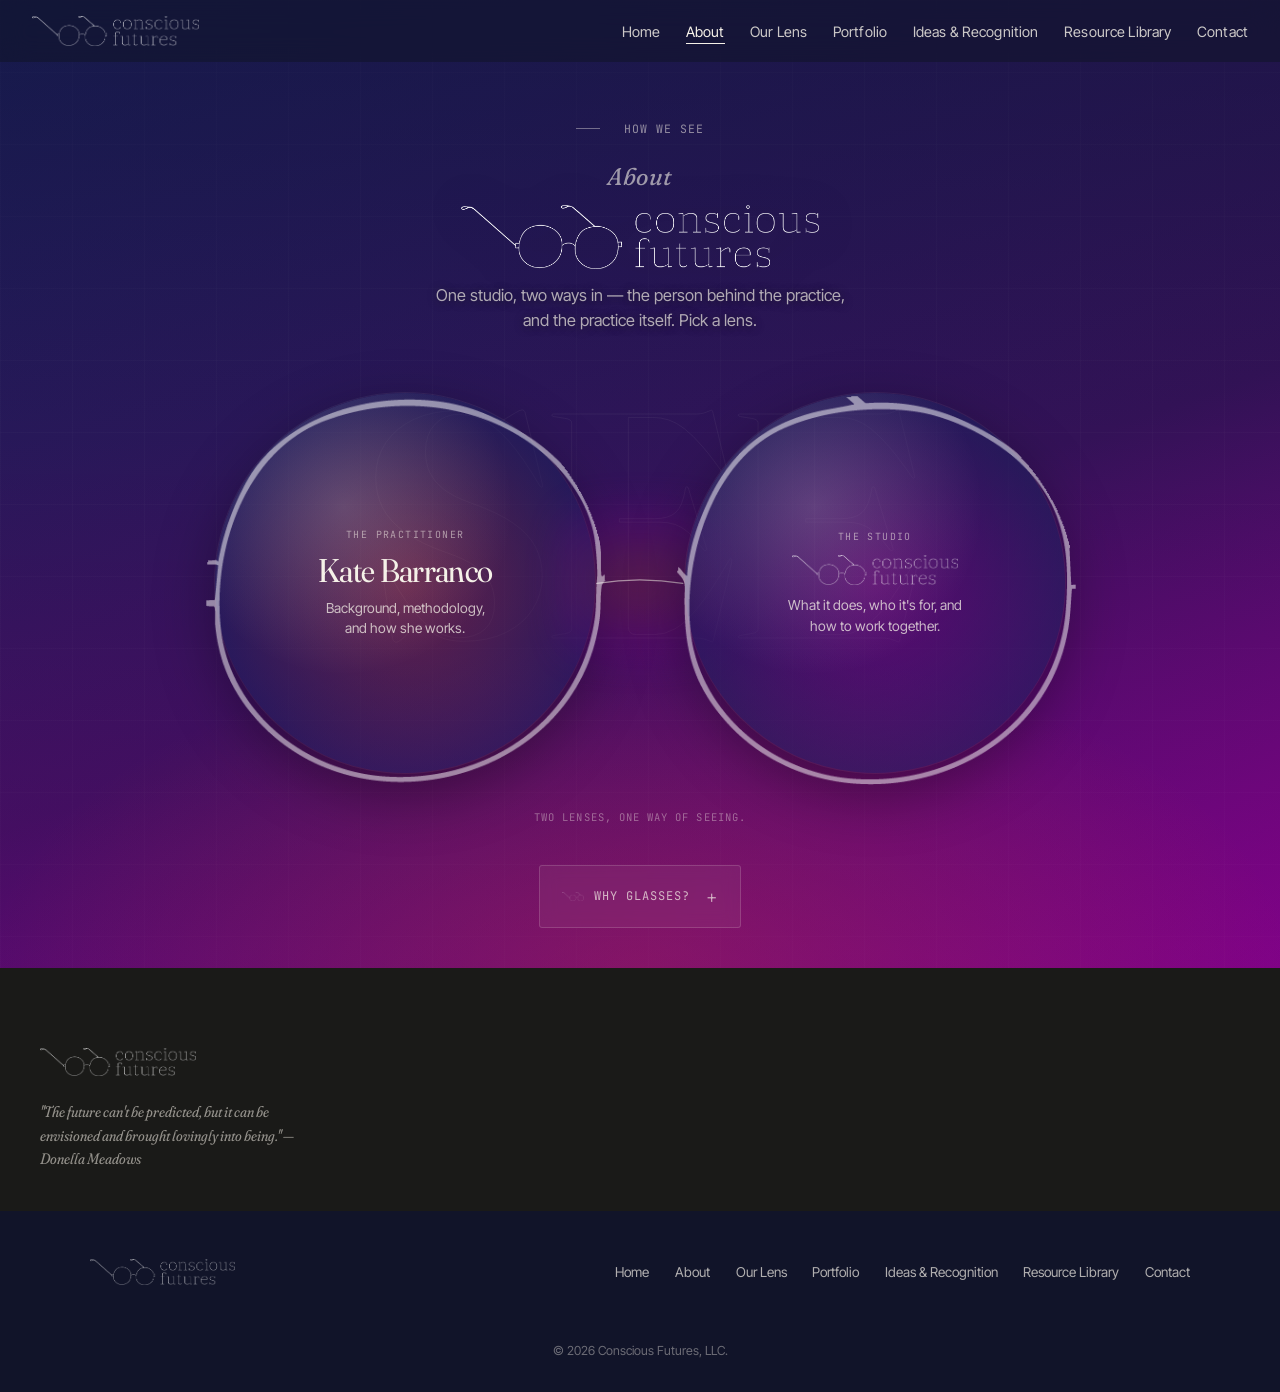
==== about/index.html @ f9737269 "Consolidate Home, About, Our Lens, Portfolio, Ideas, Resources, and Contact into one repo Phase 1: b" ====
<!DOCTYPE html>
<html lang="en">
<head>
  <meta charset="UTF-8">
  <meta name="viewport" content="width=device-width, initial-scale=1.0">
  <title>About — Conscious Futures Studio</title>
  <meta name="description" content="Two lenses, one way of seeing: the practitioner behind Conscious Futures, and the studio itself.">
  <meta property="og:title" content="About — Conscious Futures Studio">
  <meta property="og:description" content="Two lenses, one way of seeing.">
  <meta property="og:type" content="website">
  <link rel="preconnect" href="https://fonts.googleapis.com">
  <link rel="preconnect" href="https://fonts.gstatic.com" crossorigin>
  <link href="https://fonts.googleapis.com/css2?family=Fraunces:ital,opsz,wght,SOFT,WONK@0,9..144,300..900,0..100,0..1;1,9..144,300..900,0..100,0..1&family=Inter+Tight:wght@300;400;500;600&family=JetBrains+Mono:wght@400;500&display=swap" rel="stylesheet">
  <link rel="icon" type="image/png" href="assets/images/logos/favicon.png">
  <link rel="stylesheet" href="assets/css/main.css">
  <link rel="stylesheet" href="../shared/nav.css">
  <link rel="stylesheet" href="../shared/footer.css">
  <!-- ANALYTICS PLACEHOLDER: Insert Cloudflare Web Analytics or Plausible <script> snippet here once a provider is chosen. -->
  <style>
    /* ---- ABOUT HUB — brand-accent tokens (layered on top of main.css cream/ink system) ---- */
    :root{
      --orange: #E75213;
      --navy:   #1A1F5B;
      --purple: #800287;
    }
    @media (prefers-reduced-motion: reduce){
      *, *::before, *::after{ animation-duration:.01ms !important; transition-duration:.01ms !important; }
    }

    body.hub-body{ background:var(--navy); }

    /* ---- HUB SECTION ---- */
    .hub{
      position:relative;
      min-height:100vh;
      display:flex;
      flex-direction:column;
      overflow:hidden;
      background:linear-gradient(160deg, var(--navy) 0%, #331257 58%, var(--purple) 100%);
      color:var(--bg);
    }
    /* Soft navy/purple depth + a warm glow at the horizon — no flat black */
    .hub::after{
      content:'';
      position:absolute; inset:0; z-index:0; pointer-events:none;
      background:
        linear-gradient(to bottom, rgba(15,17,48,.4) 0%, transparent 45%, rgba(128,2,135,.3) 100%),
        radial-gradient(ellipse 75% 50% at 50% 100%, rgba(231,82,19,.28) 0%, transparent 68%);
    }
    .hub-grid{
      position:absolute; inset:0; z-index:0; pointer-events:none;
      background-image:
        linear-gradient(rgba(245,241,232,.02) 1px, transparent 1px),
        linear-gradient(90deg, rgba(245,241,232,.02) 1px, transparent 1px);
      background-size:72px 72px;
    }
    .hub-ghost{
      position:absolute; left:50%; top:54%; transform:translate(-50%,-50%);
      font-family:'Fraunces', serif; font-size:clamp(9rem,30vw,20rem); font-weight:700; line-height:1;
      color:transparent; -webkit-text-stroke:1px rgba(245,241,232,.05);
      pointer-events:none; user-select:none; z-index:0; letter-spacing:-.03em;
      font-variation-settings:"opsz" 144,"SOFT" 0;
    }

    .hub-inner{
      position:relative; z-index:1;
      flex:1;
      display:flex; flex-direction:column; align-items:center; justify-content:center;
      padding: calc(var(--nav-h) + 3rem) var(--pad-x) 2.5rem;
      text-align:center;
    }
    .hub-eyebrow{
      color:rgba(245,241,232,.55);
      justify-content:center;
      margin-bottom:1.25rem;
    }
    .hub-eyebrow::before{ background:rgba(245,241,232,.4); }

    .hub-h1{
      display:flex; flex-direction:column; align-items:center; gap:.6rem;
      margin-bottom:.85rem;
    }
    .hub-h1-lead{
      font-family:'Fraunces', serif;
      font-size:clamp(1.1rem, 2vw, 1.5rem);
      font-weight:400; font-style:italic;
      letter-spacing:.02em;
      font-variation-settings:"opsz" 40,"SOFT" 60,"WONK" 1;
      color:rgba(245,241,232,.6);
    }
    .hub-h1-logo{
      width:clamp(240px, 28vw, 380px); height:auto;
      filter:drop-shadow(0 2px 20px rgba(26,26,24,.55));
    }
    .hub-sub{
      font-size:1.02rem;
      color:rgba(245,241,232,.68);
      max-width:46ch;
      margin: 0 auto 3.75rem;
      text-shadow:0 1px 8px rgba(26,26,24,.6);
    }

    /* ---- LENS ROW ---- */
    .lens-row{
      position:relative; z-index:1;
      display:flex;
      align-items:center;
      justify-content:center;
    }

    .lens-wrap{
      position:relative;
      width:clamp(220px, 30vw, 380px);
      height:clamp(220px, 30vw, 380px);
      flex-shrink:0;
    }
    .lens-btn{
      position:relative;
      width:100%; height:100%;
      border-radius:50%;
      display:flex; align-items:center; justify-content:center;
      text-decoration:none;
      color:var(--bg);
      overflow:hidden;
      cursor:pointer;
      transition: transform .35s cubic-bezier(0.16,1,0.3,1),
                  box-shadow .35s ease,
                  opacity .3s ease;
      box-shadow: 0 0 0 1px rgba(245,241,232,.06), 0 20px 60px rgba(0,0,0,.35);
    }
    .lens-kate{ background: radial-gradient(circle at center, rgba(231,82,19,.26) 0%, rgba(26,31,91,.55) 72%); }
    .lens-cf{   background: radial-gradient(circle at center, rgba(128,2,135,.36) 0%, rgba(26,31,91,.55) 72%); }

    /* Hand-drawn frame — the actual logo artwork (legs cropped off), so the button traces the same hand-wobbled circle as the glasses mark */
    .lens-frame{
      position:absolute; inset:-6%; width:112%; height:112%;
      pointer-events:none; z-index:2; overflow:visible;
    }
    .lens-frame img{
      width:100%; height:100%; object-fit:contain; display:block;
      opacity:.5;
      transition:opacity .3s ease, transform .35s cubic-bezier(0.16,1,0.3,1);
    }

    .lens-glass{
      position:absolute; inset:0; border-radius:50%;
      background:radial-gradient(circle at 34% 30%, rgba(245,241,232,.2) 0%, transparent 46%);
      pointer-events:none;
    }

    .lens-wrap:hover .lens-btn{ transform:scale(1.035); }
    .lens-wrap:hover .lens-frame img{ opacity:.85; }
    .lens-wrap:hover .lens-glass{ background:radial-gradient(circle at 34% 30%, rgba(245,241,232,.3) 0%, transparent 50%); }
    .lens-btn.focusing{ transform:scale(1.08); opacity:.94; }
    .lens-btn.unfocusing{ transform:scale(.94); opacity:.32; }
    .lens-btn.focusing + .lens-frame img{ transform:scale(1.08); opacity:.94; transform-origin:center; }
    .lens-btn.unfocusing + .lens-frame img{ transform:scale(.94); opacity:.32; transform-origin:center; }

    .lens-content{ position:relative; z-index:1; text-align:center; padding:0 2.1rem; }
    .lens-eyebrow{
      font-family:'JetBrains Mono', monospace;
      font-size:.62rem; letter-spacing:.14em; text-transform:uppercase;
      color:rgba(245,241,232,.55);
      margin-bottom:.65rem;
    }
    .lens-name{
      font-family:'Fraunces', serif;
      font-size:clamp(1.45rem,2.6vw,2.05rem);
      font-weight:400; letter-spacing:-.02em;
      font-variation-settings:"opsz" 144,"SOFT" 30,"WONK" 1;
      margin-bottom:.65rem;
      line-height:1.05;
    }
    .lens-desc{ font-size:.86rem; line-height:1.5; color:rgba(245,241,232,.75); max-width:22ch; margin:0 auto; }
    .lens-name-logo{ width:clamp(120px,13vw,170px); height:auto; display:block; margin:0 auto .65rem; }

    /* ---- BRIDGE ---- */
    .lens-bridge{
      position:relative;
      width:clamp(56px, 7vw, 108px);
      height:clamp(56px, 7vw, 108px);
      flex-shrink:0;
      display:flex; align-items:center; justify-content:center;
      z-index:0;
    }
    .lens-bridge svg{ width:100%; height:auto; overflow:visible; position:relative; z-index:1; }
    .bridge-path{
      fill:none;
      stroke:rgba(245,241,232,.55);
      stroke-width:1.4;
      stroke-linecap:round;
      filter:url(#bridge-wobble);
    }
    .bridge-glow{
      position:absolute; inset:-40px;
      background: radial-gradient(ellipse 80% 60% at 50% 50%, rgba(231,82,19,.22) 0%, rgba(128,2,135,.26) 62%, transparent 100%);
      filter:blur(16px);
      opacity:.85;
      pointer-events:none;
      z-index:0;
    }
    .bridge-pulse{
      position:absolute; top:50%; left:50%; width:10px; height:10px; border-radius:50%;
      background:radial-gradient(circle, rgba(245,241,232,.95) 0%, transparent 72%);
      transform:translate(-50%,-50%) scale(0);
      opacity:0;
      pointer-events:none;
      z-index:2;
      transition: transform .6s cubic-bezier(0.16,1,0.3,1), opacity .35s ease;
    }
    .lens-row.hover-left .bridge-pulse{ transform:translate(-320%,-50%) scale(1); opacity:1; }
    .lens-row.hover-right .bridge-pulse{ transform:translate(220%,-50%) scale(1); opacity:1; }

    .bridge-caption{
      position:relative; z-index:1;
      font-family:'JetBrains Mono', monospace;
      font-size:.66rem; letter-spacing:.1em; text-transform:uppercase;
      color:rgba(245,241,232,.4);
      margin-top:2.25rem;
      text-align:center;
    }

    /* ---- WHY GLASSES ACCORDION ---- */
    .hub-accordion{
      position:relative; z-index:1;
      max-width:560px; margin:2.5rem auto 0;
      background:rgba(245,241,232,.05);
      border:1px solid rgba(245,241,232,.16);
      border-radius:var(--radius);
      backdrop-filter:blur(8px); -webkit-backdrop-filter:blur(8px);
      text-align:left;
      overflow:hidden;
      transition:background .3s ease, border-color .3s ease;
    }
    .hub-accordion:hover{ background:rgba(245,241,232,.08); border-color:rgba(245,241,232,.26); }
    .hub-accordion-toggle{
      display:flex; align-items:center; justify-content:space-between; gap:1rem;
      padding:1rem 1.4rem;
      cursor:pointer;
      list-style:none;
      font-family:'JetBrains Mono', monospace;
      font-size:.75rem; letter-spacing:.08em; text-transform:uppercase;
      color:rgba(245,241,232,.72);
      transition:color .2s ease;
    }
    .hub-accordion-toggle::-webkit-details-marker{ display:none; }
    .hub-accordion-toggle:hover{ color:var(--bg); }
    .hub-accordion-toggle-label{ display:flex; align-items:center; gap:.6rem; }
    .hub-accordion-toggle-label img{ width:22px; height:auto; opacity:.85; }
    .hub-accordion-caret{ font-size:1.15rem; font-family:'Inter Tight', sans-serif; font-weight:300; transition:transform .3s ease; flex-shrink:0; }
    .hub-accordion[open] .hub-accordion-caret{ transform:rotate(45deg); }
    .hub-accordion-panel{ padding:0 1.4rem 1.6rem; }
    .hub-accordion-panel p{
      font-family:'Inter Tight', sans-serif;
      font-size:.92rem; line-height:1.7; color:rgba(245,241,232,.78);
    }
    .hub-accordion-panel p + p{ margin-top:.9rem; }

    @media (max-width: 720px){
      .lens-row{ flex-direction:column; }
      .lens-wrap{ width:min(78vw,300px); height:min(78vw,300px); }
      .lens-bridge{ width:60px; height:60px; transform:rotate(90deg); margin:-6px 0; }
      .bridge-glow{ inset:-30px; }
    }

    /* ---- NAV — About dropdown (this build only routes within the About experience) ---- */
    .nav-dropdown{ position:relative; }
    .nav-dropdown-toggle{ display:flex; align-items:center; gap:.3rem; }
    .nav-caret{ font-size:.65em; transition:transform .25s ease; display:inline-block; }
    .nav-dropdown:hover .nav-caret, .nav-dropdown:focus-within .nav-caret{ transform:rotateX(180deg); }
    .nav-dropdown-menu{
      position:absolute; top:calc(100% + 14px); right:0; transform:translateY(6px);
      background:var(--paper); border:1px solid var(--line); border-radius:var(--radius);
      box-shadow:0 20px 50px rgba(0,0,0,.14);
      min-width:220px; padding:.5rem; list-style:none;
      opacity:0; visibility:hidden; pointer-events:none;
      transition:opacity .22s ease, transform .22s ease;
      z-index:50;
    }
    .nav-dropdown:hover .nav-dropdown-menu,
    .nav-dropdown:focus-within .nav-dropdown-menu{
      opacity:1; visibility:visible; pointer-events:auto; transform:translateY(0);
    }
    .nav-dropdown-menu a{
      display:block; padding:.65rem .85rem; border-radius:calc(var(--radius) - 6px);
      font-size:.88rem; color:var(--ink); text-decoration:none; white-space:nowrap;
    }
    .nav-dropdown-menu a:hover{ background:var(--bg); }
    .nav-mobile-sub{ padding-left:1.5rem !important; font-size:.9em !important; opacity:.75; }
  </style>
</head>
<body class="hub-body">

<!-- ============================================================
     NAV
     ============================================================ -->
<div id="site-nav-placeholder" data-theme="dark-bg" data-current="about"></div>

<!-- ============================================================
     HUB — two lenses, one bridge
     ============================================================ -->
<section class="hub" aria-label="About Conscious Futures — choose a lens">
  <div class="hub-grid" aria-hidden="true"></div>
  <div class="hub-ghost" aria-hidden="true">SEE</div>

  <!-- inline SVG filter for the bridge's hand-drawn wobble, echoing the logo's own hand-drawn imperfection -->
  <svg width="0" height="0" style="position:absolute">
    <filter id="bridge-wobble">
      <feTurbulence type="fractalNoise" baseFrequency="0.9" numOctaves="1" seed="7" result="noise"/>
      <feDisplacementMap in="SourceGraphic" in2="noise" scale="2.2"/>
    </filter>
  </svg>

  <div class="hub-inner">
    <div class="section-label hub-eyebrow" data-reveal>
      <span></span>
      How we see
    </div>
    <h1 class="hub-h1" data-reveal data-reveal-delay="1">
      <span class="hub-h1-lead">About</span>
      <img class="hub-h1-logo" src="assets/images/logos/logo-white-full.png" alt="Conscious Futures">
    </h1>
    <p class="hub-sub" data-reveal data-reveal-delay="2">
      One studio, two ways in — the person behind the practice, and the practice itself. Pick a lens.
    </p>

    <div class="lens-row" id="lens-row" data-reveal data-reveal-delay="3">
      <div class="lens-wrap">
        <a href="about-kate-barranco.html" class="lens-btn lens-kate" id="lens-kate" aria-label="About Kate Barranco — the practitioner behind Conscious Futures">
          <div class="lens-glass" aria-hidden="true"></div>
          <div class="lens-content">
            <div class="lens-eyebrow">The practitioner</div>
            <h2 class="lens-name">Kate Barranco</h2>
            <p class="lens-desc">Background, methodology, and how she works.</p>
          </div>
        </a>
        <div class="lens-frame" aria-hidden="true">
          <img src="assets/images/logos/logo-white-lens-left.png" alt="">
        </div>
      </div>

      <div class="lens-bridge" aria-hidden="true">
        <div class="bridge-glow"></div>
        <svg viewBox="0 0 100 30" preserveAspectRatio="none">
          <path class="bridge-path" d="M2,15 Q50,7 98,15" />
        </svg>
        <div class="bridge-pulse"></div>
      </div>

      <div class="lens-wrap">
        <a href="about-conscious-futures.html" class="lens-btn lens-cf" id="lens-cf" aria-label="About Conscious Futures — the studio">
          <div class="lens-glass" aria-hidden="true"></div>
          <div class="lens-content">
            <div class="lens-eyebrow">The studio</div>
            <h2 class="lens-name"><img class="lens-name-logo" src="assets/images/logos/logo-white-full.png" alt="Conscious Futures"></h2>
            <p class="lens-desc">What it does, who it's for, and how to work together.</p>
          </div>
        </a>
        <div class="lens-frame" aria-hidden="true">
          <img src="assets/images/logos/logo-white-lens-right.png" alt="">
        </div>
      </div>
    </div>

    <p class="bridge-caption" data-reveal data-reveal-delay="4">Two lenses, one way of seeing.</p>

    <details class="hub-accordion" data-reveal data-reveal-delay="5">
      <summary class="hub-accordion-toggle">
        <span class="hub-accordion-toggle-label">
          <img src="assets/images/logos/logo-white-glasses.png" alt="" aria-hidden="true">
          Why glasses?
        </span>
        <span class="hub-accordion-caret" aria-hidden="true">+</span>
      </summary>
      <div class="hub-accordion-panel">
        <p>Our mark is a hand-drawn pair of glasses, designed by Abby Fish — a little wobbly at the edges, not a razor-clean vector arc. That's not an accident.</p>
        <p>The future was never going to arrive polished and pre-rendered. It gets sketched, revised, and drawn again by the people paying the closest attention. Glasses are a lens, not a crystal ball — a tool for sharper sight into what's already emerging, not a promise of what's coming next.</p>
        <p>Emergent, not polished. That's the whole idea.</p>
      </div>
    </details>
  </div>
</section>

<!-- ============================================================
     FOOTER
     ============================================================ -->
<footer class="footer">
  <div class="footer-logo">
    <img src="assets/images/logos/logo-white-full.png" alt="Conscious Futures Studio">
    <p class="footer-tagline">"The future can't be predicted, but it can be envisioned and brought lovingly into being." — Donella Meadows</p>
  </div>
</footer>

<div id="site-footer-placeholder"></div>

<script src="assets/js/main.js"></script>
<script src="../shared/nav.js"></script>
<script src="../shared/footer.js"></script>
<script>
  /* ---- Bridge hover reaction: a small light travels toward the hovered lens ---- */
  (function(){
    var row = document.getElementById('lens-row');
    var kate = document.getElementById('lens-kate');
    var cf = document.getElementById('lens-cf');
    if(!row || !kate || !cf) return;
    kate.addEventListener('mouseenter', function(){ row.classList.add('hover-left'); });
    kate.addEventListener('mouseleave', function(){ row.classList.remove('hover-left'); });
    cf.addEventListener('mouseenter', function(){ row.classList.add('hover-right'); });
    cf.addEventListener('mouseleave', function(){ row.classList.remove('hover-right'); });
  })();

  /* ---- Click transition: lens "focuses" before navigating ---- */
  (function(){
    var lenses = document.querySelectorAll('.lens-btn');
    lenses.forEach(function(btn){
      btn.addEventListener('click', function(e){
        e.preventDefault();
        var href = this.getAttribute('href');
        var self = this;
        lenses.forEach(function(o){
          if(o === self){ o.classList.add('focusing'); }
          else { o.classList.add('unfocusing'); }
        });
        setTimeout(function(){ window.location.href = href; }, 260);
      });
    });
  })();
</script>
</body>
</html>
---- about/assets/css/main.css ----
/* ============================================================
   CONSCIOUS FUTURES STUDIO — Design System
   conscious-futures-studio.com
   ============================================================ */

/* Fonts loaded via <link> tags in each HTML file for maximum reliability */

/* ============================================================
   TOKENS
   ============================================================ */
:root {
  --bg:         #F5F1E8;
  --bg-warm:    #EDE6D3;
  --bg-dark:    #1A1A18;
  --ink:        #1A1A18;
  --ink-soft:   #3A3833;
  --ink-mute:   #7A756E;
  --line:       rgba(26, 26, 24, 0.12);
  --accent:     #2D4A3E;
  --accent-lt:  #3D6554;
  --gold:       #C8A14D;
  --paper:      #FDFBF5;
  --radius:     3px;
  --nav-h:      72px;
  --max-w:      1380px;
  --pad-x:      2.5rem;
  --pad-section: 7rem;
}

/* ============================================================
   RESET
   ============================================================ */
*, *::before, *::after { margin: 0; padding: 0; box-sizing: border-box; }
html { scroll-behavior: smooth; font-size: 16px; }
body {
  background: var(--bg);
  color: var(--ink);
  font-family: 'Inter Tight', sans-serif;
  font-weight: 400;
  line-height: 1.55;
  -webkit-font-smoothing: antialiased;
  overflow-x: hidden;
}
img { display: block; max-width: 100%; }
a { color: inherit; }
button { font-family: inherit; cursor: pointer; }

/* ============================================================
   TYPOGRAPHY
   ============================================================ */
.display {
  font-family: 'Fraunces', serif;
  font-weight: 400;
  font-variation-settings: "opsz" 144, "SOFT" 30, "WONK" 1;
  line-height: 0.93;
  letter-spacing: -0.025em;
}

.display em,
h1 em, h2 em, h3 em {
  font-style: italic;
  font-variation-settings: "opsz" 144, "SOFT" 100, "WONK" 1;
}

.serif {
  font-family: 'Fraunces', serif;
  font-weight: 400;
  font-variation-settings: "opsz" 144, "SOFT" 30, "WONK" 1;
  letter-spacing: -0.015em;
}

.mono {
  font-family: 'JetBrains Mono', monospace;
  font-size: 0.72rem;
  letter-spacing: 0.09em;
  text-transform: uppercase;
  font-weight: 400;
}

/* ============================================================
   LAYOUT HELPERS
   ============================================================ */
.container {
  max-width: var(--max-w);
  margin: 0 auto;
  padding: 0 var(--pad-x);
}

.section-label {
  display: flex;
  align-items: center;
  gap: 0.75rem;
  color: var(--ink-mute);
  margin-bottom: 1.5rem;
  font-family: 'JetBrains Mono', monospace;
  font-size: 0.72rem;
  letter-spacing: 0.09em;
  text-transform: uppercase;
}
.section-label::before {
  content: "";
  width: 24px;
  height: 1px;
  background: currentColor;
  flex-shrink: 0;
}

/* ============================================================
   BUTTONS
   ============================================================ */
.btn {
  display: inline-flex;
  align-items: center;
  gap: 0.5rem;
  padding: 0.9rem 1.5rem;
  border-radius: 999px;
  font-size: 0.9rem;
  font-family: 'Inter Tight', sans-serif;
  font-weight: 500;
  text-decoration: none;
  border: none;
  transition: background 0.22s ease, color 0.22s ease, transform 0.2s ease;
  white-space: nowrap;
}

.btn-dark {
  background: var(--ink);
  color: var(--bg);
}
.btn-dark:hover {
  background: var(--accent);
  transform: translateY(-1px);
}

.btn-outline {
  background: transparent;
  color: var(--ink);
  border: 1px solid var(--ink);
}
.btn-outline:hover {
  background: var(--ink);
  color: var(--bg);
}

.btn-light {
  background: var(--bg);
  color: var(--ink);
}
.btn-light:hover {
  background: var(--gold);
  transform: translateY(-1px);
}

.arrow {
  display: inline-block;
  transition: transform 0.2s ease;
}
.btn:hover .arrow { transform: translateX(3px); }

/* ============================================================
   NAV
   ============================================================ */
.nav {
  position: fixed;
  top: 0; left: 0; right: 0;
  z-index: 200;
  height: var(--nav-h);
  padding: 0 var(--pad-x);
  display: flex;
  align-items: center;
  justify-content: space-between;
  background: rgba(245, 241, 232, 0.9);
  backdrop-filter: blur(16px);
  -webkit-backdrop-filter: blur(16px);
  border-bottom: 1px solid var(--line);
  transition: background 0.3s;
}

.nav.scrolled {
  background: rgba(245, 241, 232, 0.98);
}

.nav-logo {
  display: flex;
  align-items: center;
  text-decoration: none;
  flex-shrink: 0;
}
.nav-logo img {
  height: 32px;
  width: auto;
}

.nav-links {
  display: flex;
  align-items: center;
  gap: 2rem;
  list-style: none;
}

.nav-links a {
  font-size: 0.88rem;
  color: var(--ink);
  text-decoration: none;
  opacity: 0.85;
  transition: opacity 0.2s;
}
.nav-links a:hover,
.nav-links a.active { opacity: 1; }

.nav-links a.active {
  font-weight: 500;
}

.nav-cta {
  padding: 0.55rem 1.2rem;
  background: var(--ink);
  color: var(--bg) !important;
  border-radius: 999px;
  font-size: 0.84rem;
  opacity: 1 !important;
  transition: background 0.2s !important;
}
.nav-cta:hover { background: var(--accent) !important; }

/* Mobile nav */
.nav-hamburger {
  display: none;
  flex-direction: column;
  gap: 5px;
  background: none;
  border: none;
  padding: 6px;
  cursor: pointer;
}
.nav-hamburger span {
  display: block;
  width: 22px;
  height: 1.5px;
  background: var(--ink);
  transition: transform 0.25s, opacity 0.25s;
}
.nav-hamburger.open span:nth-child(1) { transform: translateY(6.5px) rotate(45deg); }
.nav-hamburger.open span:nth-child(2) { opacity: 0; }
.nav-hamburger.open span:nth-child(3) { transform: translateY(-6.5px) rotate(-45deg); }

.nav-mobile {
  display: none;
  position: fixed;
  top: var(--nav-h);
  left: 0; right: 0;
  background: var(--bg);
  border-bottom: 1px solid var(--line);
  padding: 1.5rem var(--pad-x) 2rem;
  z-index: 199;
  flex-direction: column;
  gap: 1rem;
}
.nav-mobile.open { display: flex; }
.nav-mobile a {
  font-size: 1.1rem;
  color: var(--ink);
  text-decoration: none;
  padding: 0.5rem 0;
  border-bottom: 1px solid var(--line);
}

/* ============================================================
   TICKER / MARQUEE
   ============================================================ */
.ticker-wrap {
  overflow: hidden;
  border-top: 1px solid var(--line);
  border-bottom: 1px solid var(--line);
  background: var(--bg-warm);
  padding: 1.25rem 0;
}

.ticker-label {
  padding: 0 var(--pad-x);
  color: var(--ink-mute);
  margin-bottom: 1rem;
  font-family: 'JetBrains Mono', monospace;
  font-size: 0.7rem;
  letter-spacing: 0.09em;
  text-transform: uppercase;
}

.ticker-track {
  display: flex;
  gap: 3.5rem;
  white-space: nowrap;
  animation: marquee 45s linear infinite;
  font-family: 'Fraunces', serif;
  font-size: 1.4rem;
  font-style: italic;
  font-variation-settings: "opsz" 144, "SOFT" 100;
  color: var(--ink-soft);
}

.ticker-track span {
  display: inline-flex;
  align-items: center;
  gap: 3.5rem;
}
.ticker-track span::after {
  content: "✺";
  color: var(--accent);
  font-style: normal;
  font-size: 1.1rem;
}

@keyframes marquee {
  from { transform: translateX(0); }
  to   { transform: translateX(-50%); }
}

/* ============================================================
   FOOTER
   ============================================================ */
.footer {
  background: var(--ink);
  color: var(--bg);
  padding: 5rem var(--pad-x) 2.5rem;
}

.footer-inner {
  max-width: var(--max-w);
  margin: 0 auto;
  display: grid;
  grid-template-columns: 2fr 1fr 1fr 1fr;
  gap: 3rem;
  margin-bottom: 4rem;
}

.footer-logo img {
  height: 28px;
  width: auto;
  margin-bottom: 1.5rem;
}

.footer-tagline {
  font-family: 'Fraunces', serif;
  font-style: italic;
  font-size: 0.95rem;
  line-height: 1.55;
  color: rgba(245, 241, 232, 0.55);
  max-width: 30ch;
  font-variation-settings: "opsz" 144, "SOFT" 80;
}

.footer-col h4 {
  font-family: 'JetBrains Mono', monospace;
  font-size: 0.68rem;
  letter-spacing: 0.1em;
  text-transform: uppercase;
  color: rgba(245, 241, 232, 0.45);
  margin-bottom: 1.25rem;
  font-weight: 500;
}

.footer-col ul { list-style: none; }
.footer-col li { margin-bottom: 0.6rem; }
.footer-col a {
  color: rgba(245, 241, 232, 0.78);
  text-decoration: none;
  font-size: 0.92rem;
  transition: color 0.2s;
}
.footer-col a:hover { color: var(--gold); }

.footer-bottom {
  max-width: var(--max-w);
  margin: 0 auto;
  padding-top: 2rem;
  border-top: 1px solid rgba(245, 241, 232, 0.12);
  display: flex;
  justify-content: space-between;
  align-items: center;
  font-size: 0.8rem;
  color: rgba(245, 241, 232, 0.42);
}

.footer-social {
  display: flex;
  gap: 1.25rem;
}
.footer-social a {
  color: rgba(245, 241, 232, 0.42);
  text-decoration: none;
  font-size: 0.8rem;
  transition: color 0.2s;
}
.footer-social a:hover { color: var(--gold); }

/* ============================================================
   PAGE HERO (shared across inner pages)
   ============================================================ */
.page-hero {
  padding: calc(var(--nav-h) + 5rem) var(--pad-x) 5rem;
  max-width: var(--max-w);
  margin: 0 auto;
  border-bottom: 1px solid var(--line);
}

.page-hero-eyebrow {
  margin-bottom: 1.5rem;
}

.page-hero h1 {
  font-family: 'Fraunces', serif;
  font-size: clamp(2.8rem, 6vw, 5rem);
  line-height: 0.96;
  font-weight: 400;
  letter-spacing: -0.025em;
  font-variation-settings: "opsz" 144, "SOFT" 30, "WONK" 1;
  max-width: 18ch;
  margin-bottom: 2rem;
}

.page-hero p {
  font-size: 1.15rem;
  line-height: 1.55;
  color: var(--ink-soft);
  max-width: 52ch;
}

/* ============================================================
   EMAIL CAPTURE FORM (shared)
   ============================================================ */
.email-form {
  display: flex;
  gap: 0.5rem;
  border-bottom: 1.5px solid var(--ink);
  padding-bottom: 0.4rem;
  max-width: 440px;
}

.email-form input {
  flex-grow: 1;
  background: transparent;
  border: none;
  padding: 0.5rem 0;
  font-family: 'Inter Tight', sans-serif;
  font-size: 1rem;
  color: var(--ink);
  outline: none;
}
.email-form input::placeholder { color: var(--ink-mute); }

.email-form button {
  background: var(--ink);
  color: var(--bg);
  border: none;
  padding: 0.55rem 1.2rem;
  border-radius: 999px;
  font-size: 0.86rem;
  font-family: 'Inter Tight', sans-serif;
  font-weight: 500;
  transition: background 0.2s;
}
.email-form button:hover { background: var(--accent); }

/* Light variant */
.email-form.light input { color: var(--bg); }
.email-form.light input::placeholder { color: rgba(245,241,232,0.5); }
.email-form.light { border-bottom-color: rgba(245,241,232,0.5); }
.email-form.light button { background: var(--bg); color: var(--ink); }
.email-form.light button:hover { background: var(--gold); }

/* ============================================================
   ANIMATIONS
   ============================================================ */
[data-reveal] {
  opacity: 0;
  transform: translateY(22px);
  transition: opacity 0.75s cubic-bezier(0.16, 1, 0.3, 1),
              transform 0.75s cubic-bezier(0.16, 1, 0.3, 1);
}
[data-reveal].visible {
  opacity: 1;
  transform: translateY(0);
}
[data-reveal-delay="1"] { transition-delay: 0.1s; }
[data-reveal-delay="2"] { transition-delay: 0.22s; }
[data-reveal-delay="3"] { transition-delay: 0.36s; }
[data-reveal-delay="4"] { transition-delay: 0.5s; }
[data-reveal-delay="5"] { transition-delay: 0.64s; }

/* ============================================================
   RESPONSIVE BREAKPOINTS
   ============================================================ */
@media (max-width: 1100px) {
  :root { --pad-x: 2rem; }
  .footer-inner { grid-template-columns: 1fr 1fr; }
}

@media (max-width: 768px) {
  :root {
    --pad-x: 1.25rem;
    --pad-section: 4.5rem;
  }
  .nav-links { display: none; }
  .nav-hamburger { display: flex; }
  .footer-inner { grid-template-columns: 1fr; gap: 2.5rem; }
  .footer-bottom { flex-direction: column; gap: 1rem; text-align: center; }
}
---- shared/nav.css ----
/* Shared navigation — single source of truth, injected by shared/nav.js */
.shared-nav-bar {
  position: fixed;
  top: 0; left: 0; right: 0;
  z-index: 1000;
  display: flex;
  align-items: center;
  justify-content: space-between;
  padding: 1rem 2rem;
  backdrop-filter: blur(14px);
  -webkit-backdrop-filter: blur(14px);
  font-family: 'Inter', 'Inter Tight', -apple-system, sans-serif;
}

.shared-nav--dark .shared-nav-bar { background: rgba(17, 20, 41, 0.55); }
.shared-nav--light .shared-nav-bar { background: rgba(245, 241, 232, 0.8); box-shadow: 0 1px 0 rgba(26,26,24,0.08); }

.shared-nav-logo { display: flex; align-items: center; }
.shared-nav-logo img { height: 30px; width: auto; display: block; }

.shared-nav-links {
  display: flex;
  align-items: center;
  gap: 1.6rem;
  list-style: none;
  margin: 0;
  padding: 0;
}

.shared-nav-links a {
  text-decoration: none;
  font-size: 0.9rem;
  letter-spacing: 0.01em;
  transition: opacity 0.2s ease;
  white-space: nowrap;
}

.shared-nav--dark .shared-nav-links a { color: #F5F1E8; opacity: 0.82; }
.shared-nav--light .shared-nav-links a { color: #1A1A18; opacity: 0.72; }
.shared-nav-links a:hover { opacity: 1; }
.shared-nav-links a.active { opacity: 1; border-bottom: 1px solid currentColor; padding-bottom: 3px; }

.shared-nav-toggle {
  display: none;
  flex-direction: column;
  justify-content: center;
  gap: 5px;
  background: none;
  border: none;
  cursor: pointer;
  padding: 0.4rem;
}
.shared-nav-toggle span { width: 22px; height: 2px; border-radius: 1px; }
.shared-nav--dark .shared-nav-toggle span { background: #F5F1E8; }
.shared-nav--light .shared-nav-toggle span { background: #1A1A18; }

@media (max-width: 860px) {
  .shared-nav-toggle { display: flex; }
  .shared-nav-links {
    position: absolute;
    top: 100%; left: 0; right: 0;
    flex-direction: column;
    align-items: flex-start;
    gap: 0;
    max-height: 0;
    overflow: hidden;
    transition: max-height 0.25s ease;
  }
  .shared-nav--dark .shared-nav-links { background: rgba(17, 20, 41, 0.97); }
  .shared-nav--light .shared-nav-links { background: rgba(245, 241, 232, 0.98); }
  .shared-nav-bar.is-open .shared-nav-links { max-height: 26rem; }
  .shared-nav-links a { padding: 0.85rem 2rem; width: 100%; }
  .shared-nav-links a.active { border-bottom: none; border-left: 2px solid currentColor; padding-left: calc(2rem - 2px); }
}
---- shared/footer.css ----
/* Shared footer — single source of truth, injected by shared/footer.js */
.shared-footer {
  background: #111429;
  color: rgba(245, 241, 232, 0.75);
  padding: 3rem 2rem 2rem;
  font-family: 'Inter', 'Inter Tight', -apple-system, sans-serif;
}

.shared-footer-inner {
  max-width: 1100px;
  margin: 0 auto;
  display: flex;
  flex-wrap: wrap;
  align-items: center;
  justify-content: space-between;
  gap: 1.5rem;
}

.shared-footer-logo img { height: 26px; width: auto; display: block; opacity: 0.9; }

.shared-footer-links {
  display: flex;
  flex-wrap: wrap;
  gap: 1.25rem 1.6rem;
  list-style: none;
  margin: 0;
  padding: 0;
}

.shared-footer-links a {
  color: rgba(245, 241, 232, 0.7);
  text-decoration: none;
  font-size: 0.85rem;
  transition: color 0.2s ease;
}
.shared-footer-links a:hover { color: #F5F1E8; }

.shared-footer-copy {
  width: 100%;
  margin: 2rem 0 0;
  font-size: 0.78rem;
  color: rgba(245, 241, 232, 0.4);
  text-align: center;
}

@media (max-width: 700px) {
  .shared-footer-inner { flex-direction: column; align-items: flex-start; }
}
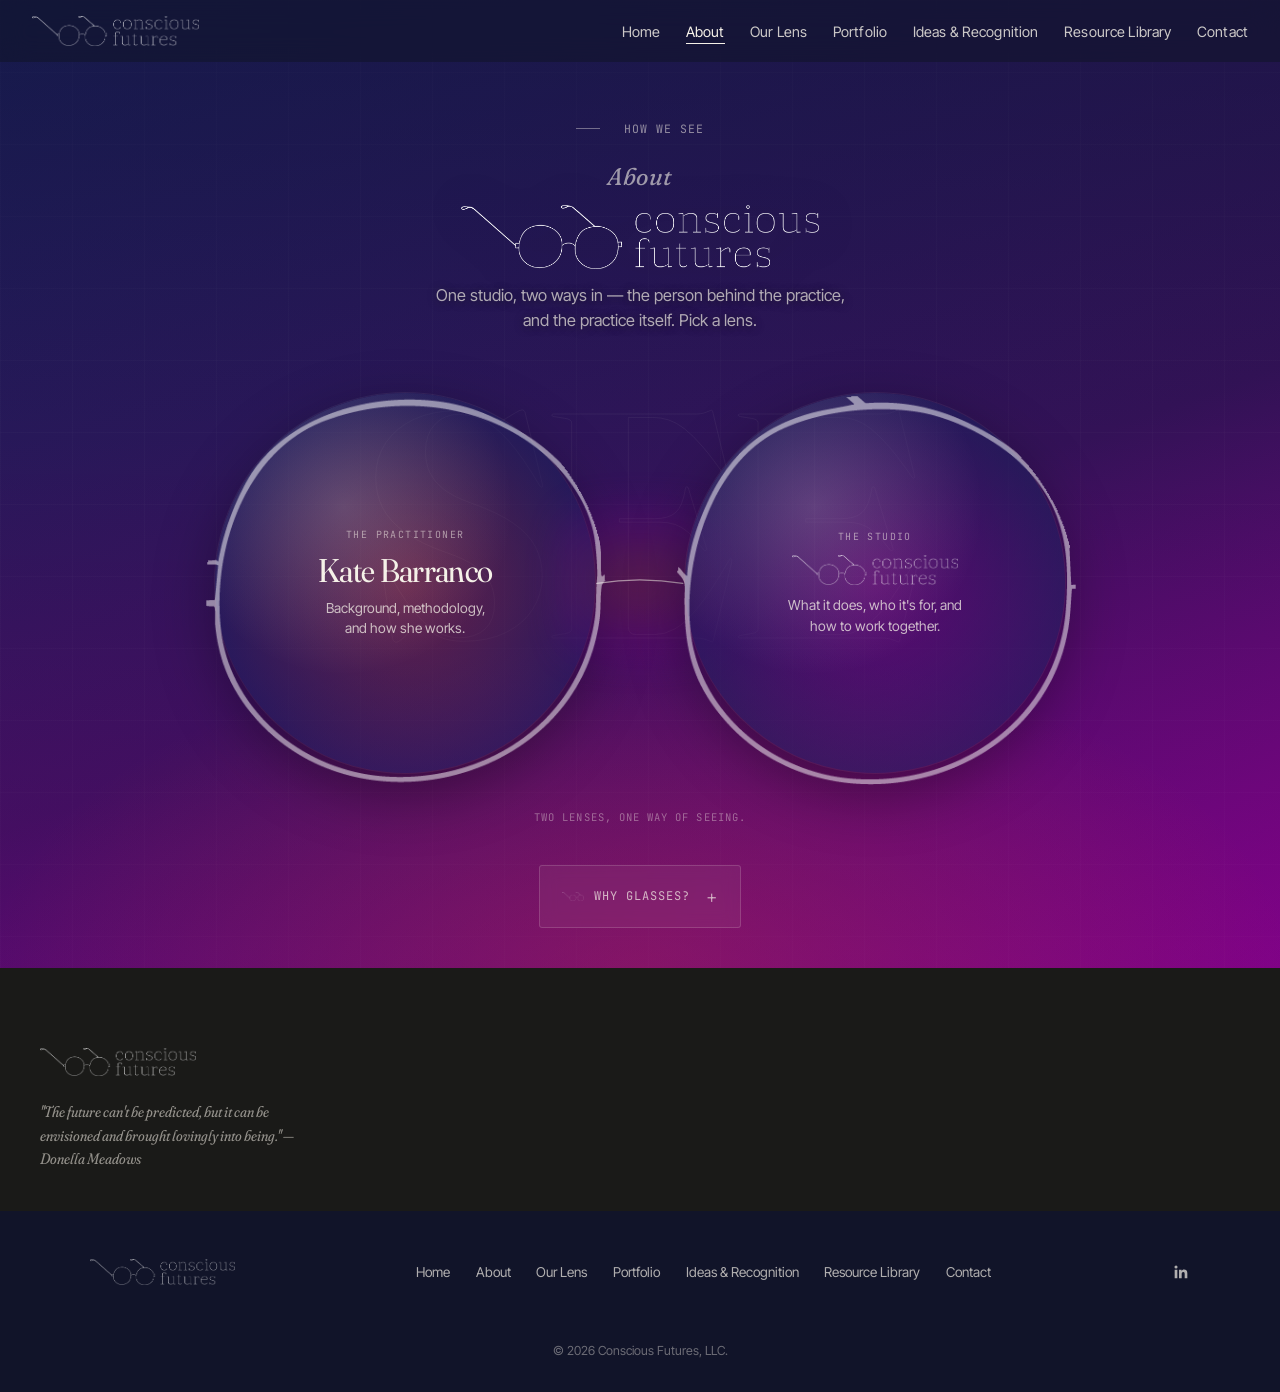
==== commit e4db6d4e: "Add Cloudflare Web Analytics snippet across all pages Replaces the analytics placeholder comments wi" ====
--- a/about/index.html
+++ b/about/index.html
@@ -15,7 +15,7 @@
   <link rel="stylesheet" href="assets/css/main.css">
   <link rel="stylesheet" href="../shared/nav.css">
   <link rel="stylesheet" href="../shared/footer.css">
-  <!-- ANALYTICS PLACEHOLDER: Insert Cloudflare Web Analytics or Plausible <script> snippet here once a provider is chosen. -->
+  <!-- Cloudflare Web Analytics --><script type='module' src='https://static.cloudflareinsights.com/beacon.min.js' data-cf-beacon='{"token": "ea62372e60d5477eb6dc241cc973068b"}'></script><!-- End Cloudflare Web Analytics -->
   <style>
     /* ---- ABOUT HUB — brand-accent tokens (layered on top of main.css cream/ink system) ---- */
     :root{
--- a/shared/nav.css
+++ b/shared/nav.css
@@ -69,6 +69,6 @@
   .shared-nav--dark .shared-nav-links { background: rgba(17, 20, 41, 0.97); }
   .shared-nav--light .shared-nav-links { background: rgba(245, 241, 232, 0.98); }
   .shared-nav-bar.is-open .shared-nav-links { max-height: 26rem; }
-  .shared-nav-links a { padding: 0.85rem 2rem; width: 100%; }
+  .shared-nav-links a { padding: 0.95rem 2rem; width: 100%; font-size: 1.05rem; }
   .shared-nav-links a.active { border-bottom: none; border-left: 2px solid currentColor; padding-left: calc(2rem - 2px); }
 }
--- a/shared/footer.css
+++ b/shared/footer.css
@@ -35,6 +35,18 @@
 }
 .shared-footer-links a:hover { color: #F5F1E8; }
 
+.shared-footer-socials {
+  display: flex;
+  gap: 0.9rem;
+}
+
+.shared-footer-socials a {
+  color: rgba(245, 241, 232, 0.7);
+  display: inline-flex;
+  transition: color 0.2s ease;
+}
+.shared-footer-socials a:hover { color: #F5F1E8; }
+
 .shared-footer-copy {
   width: 100%;
   margin: 2rem 0 0;
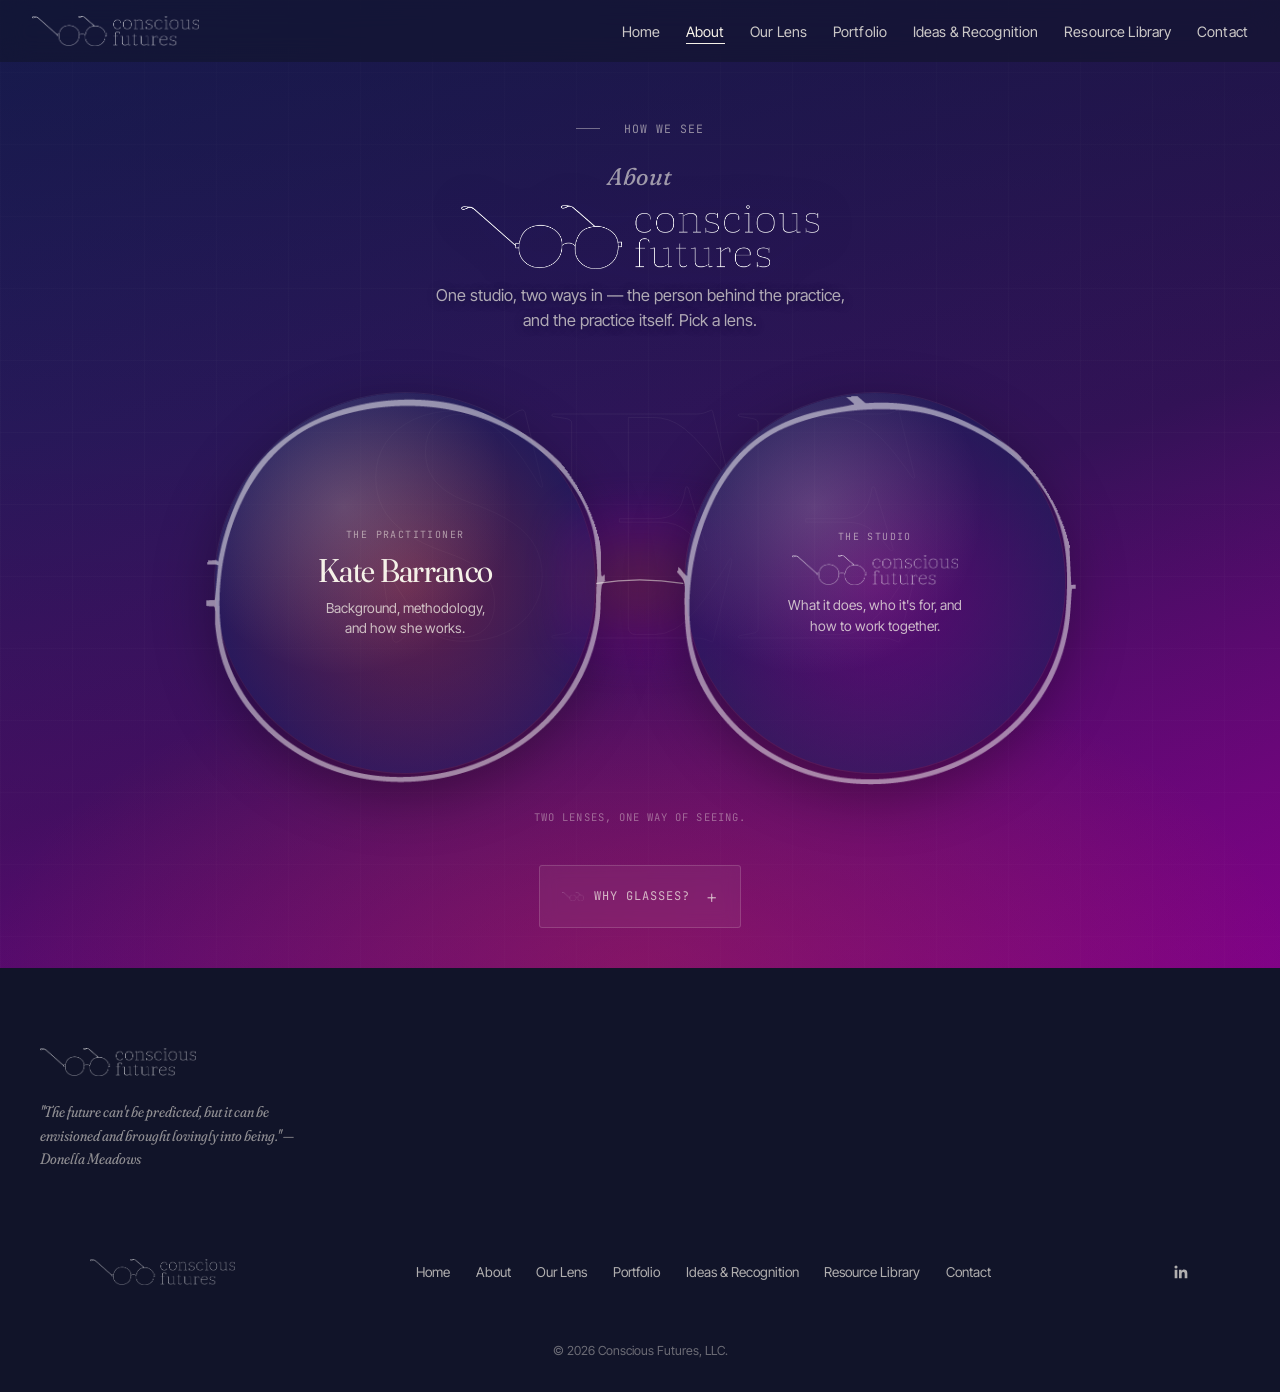
==== commit f653d3e6: "Recolor near-black elements to navy across site; shift Resource Library accent to navy blue Replaces" ====
--- a/about/index.html
+++ b/about/index.html
@@ -90,14 +90,14 @@
     }
     .hub-h1-logo{
       width:clamp(240px, 28vw, 380px); height:auto;
-      filter:drop-shadow(0 2px 20px rgba(26,26,24,.55));
+      filter:drop-shadow(0 2px 20px rgba(15,17,48,.55));
     }
     .hub-sub{
       font-size:1.02rem;
       color:rgba(245,241,232,.68);
       max-width:46ch;
       margin: 0 auto 3.75rem;
-      text-shadow:0 1px 8px rgba(26,26,24,.6);
+      text-shadow:0 1px 8px rgba(15,17,48,.6);
     }
 
     /* ---- LENS ROW ---- */
--- a/about/assets/css/main.css
+++ b/about/assets/css/main.css
@@ -11,11 +11,11 @@
 :root {
   --bg:         #F5F1E8;
   --bg-warm:    #EDE6D3;
-  --bg-dark:    #1A1A18;
-  --ink:        #1A1A18;
-  --ink-soft:   #3A3833;
-  --ink-mute:   #7A756E;
-  --line:       rgba(26, 26, 24, 0.12);
+  --bg-dark:    #111429;
+  --ink:        #111429;
+  --ink-soft:   #363B57;
+  --ink-mute:   #75798F;
+  --line:       rgba(17, 20, 41, 0.12);
   --accent:     #2D4A3E;
   --accent-lt:  #3D6554;
   --gold:       #C8A14D;
--- a/shared/nav.css
+++ b/shared/nav.css
@@ -36,7 +36,7 @@
 }
 
 .shared-nav--dark .shared-nav-links a { color: #F5F1E8; opacity: 0.82; }
-.shared-nav--light .shared-nav-links a { color: #1A1A18; opacity: 0.72; }
+.shared-nav--light .shared-nav-links a { color: #1A1F5B; opacity: 0.72; }
 .shared-nav-links a:hover { opacity: 1; }
 .shared-nav-links a.active { opacity: 1; border-bottom: 1px solid currentColor; padding-bottom: 3px; }
 
@@ -52,7 +52,7 @@
 }
 .shared-nav-toggle span { width: 22px; height: 2px; border-radius: 1px; }
 .shared-nav--dark .shared-nav-toggle span { background: #F5F1E8; }
-.shared-nav--light .shared-nav-toggle span { background: #1A1A18; }
+.shared-nav--light .shared-nav-toggle span { background: #1A1F5B; }
 
 @media (max-width: 860px) {
   .shared-nav-toggle { display: flex; }
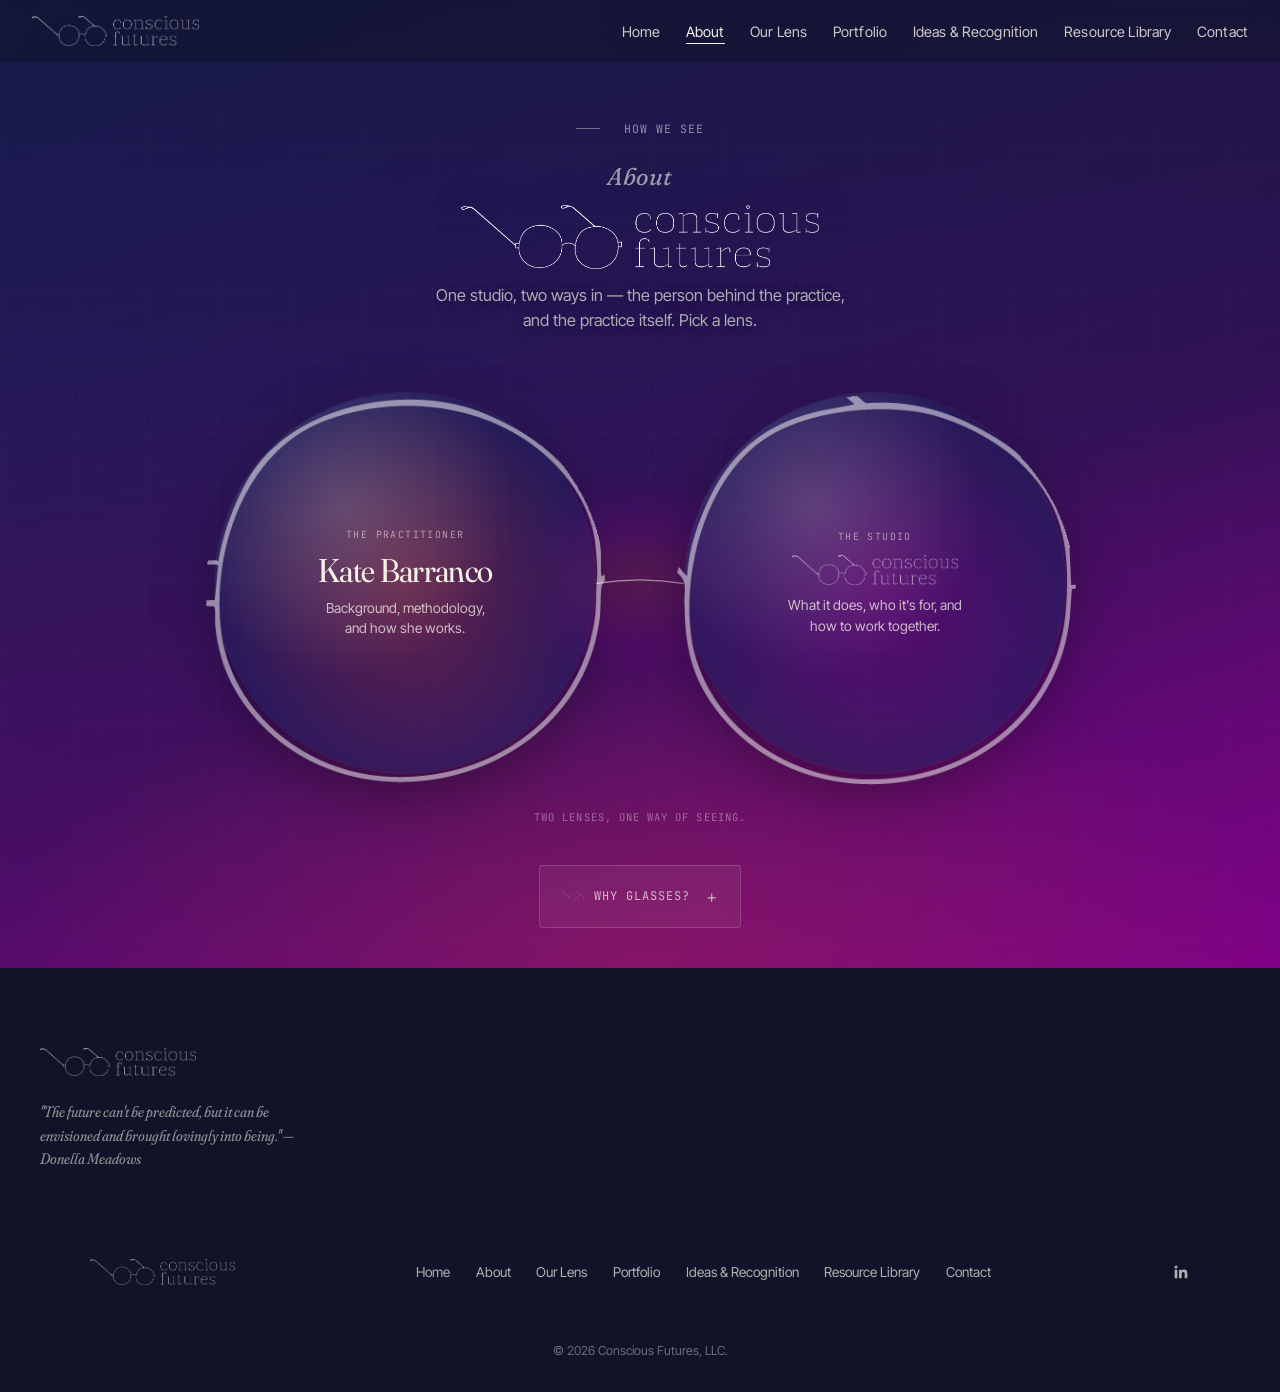
==== commit c8e52ace: "Remove ghost "SEE" background word from About hub Co-Authored-By: Claude Sonnet 5.5 <noreply@anthrop" ====
--- a/about/index.html
+++ b/about/index.html
@@ -54,13 +54,6 @@
         linear-gradient(90deg, rgba(245,241,232,.02) 1px, transparent 1px);
       background-size:72px 72px;
     }
-    .hub-ghost{
-      position:absolute; left:50%; top:54%; transform:translate(-50%,-50%);
-      font-family:'Fraunces', serif; font-size:clamp(9rem,30vw,20rem); font-weight:700; line-height:1;
-      color:transparent; -webkit-text-stroke:1px rgba(245,241,232,.05);
-      pointer-events:none; user-select:none; z-index:0; letter-spacing:-.03em;
-      font-variation-settings:"opsz" 144,"SOFT" 0;
-    }
 
     .hub-inner{
       position:relative; z-index:1;
@@ -301,7 +294,6 @@
      ============================================================ -->
 <section class="hub" aria-label="About Conscious Futures — choose a lens">
   <div class="hub-grid" aria-hidden="true"></div>
-  <div class="hub-ghost" aria-hidden="true">SEE</div>
 
   <!-- inline SVG filter for the bridge's hand-drawn wobble, echoing the logo's own hand-drawn imperfection -->
   <svg width="0" height="0" style="position:absolute">
--- a/shared/nav.css
+++ b/shared/nav.css
@@ -31,13 +31,13 @@
   text-decoration: none;
   font-size: 0.9rem;
   letter-spacing: 0.01em;
-  transition: opacity 0.2s ease;
+  transition: opacity 0.2s ease, color 0.2s ease;
   white-space: nowrap;
 }
 
 .shared-nav--dark .shared-nav-links a { color: #F5F1E8; opacity: 0.82; }
 .shared-nav--light .shared-nav-links a { color: #1A1F5B; opacity: 0.72; }
-.shared-nav-links a:hover { opacity: 1; }
+.shared-nav-links a:hover { opacity: 1; color: #E75213; }
 .shared-nav-links a.active { opacity: 1; border-bottom: 1px solid currentColor; padding-bottom: 3px; }
 
 .shared-nav-toggle {
